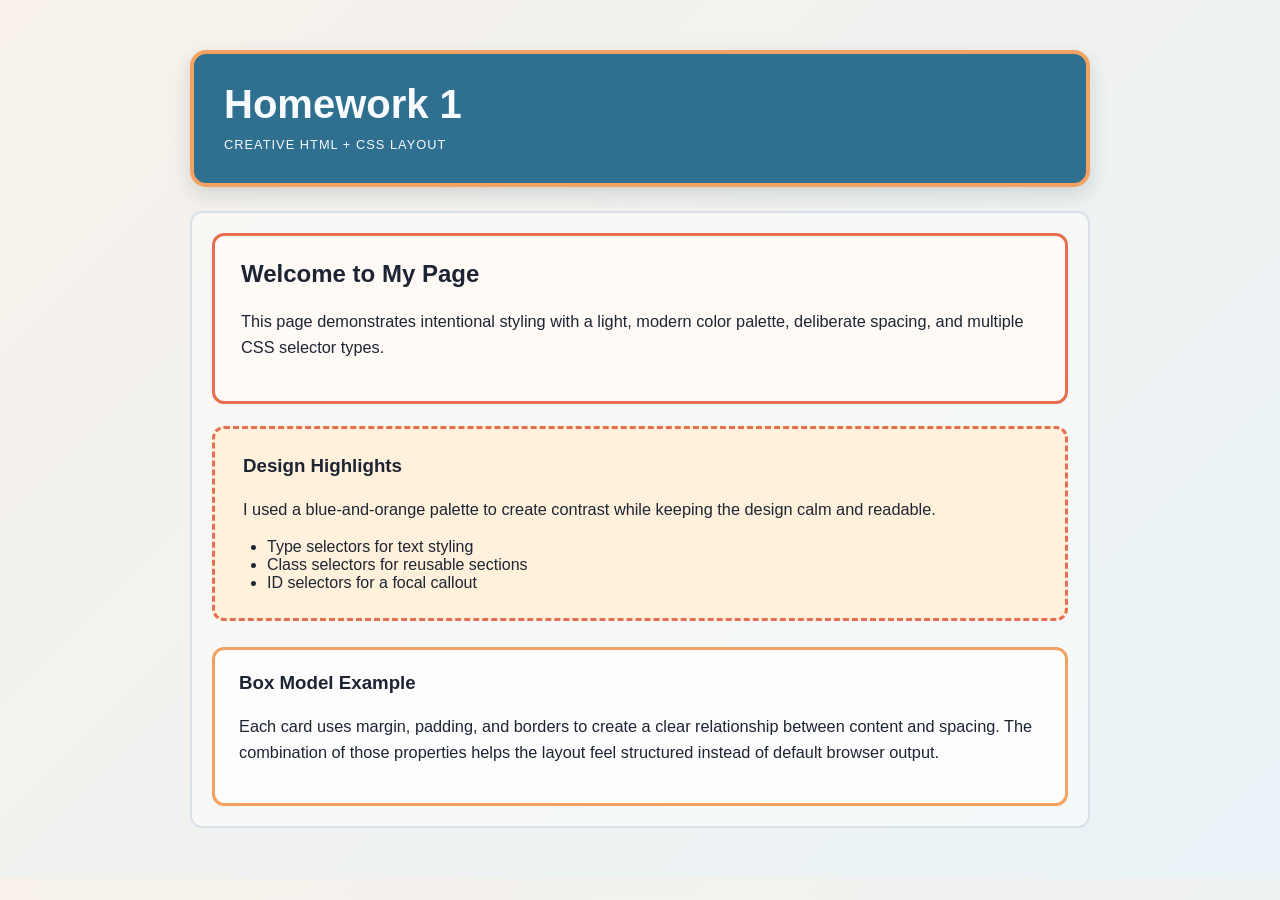
==== index.html @ a5329aef "Add Homework 1 HTML page with linked stylesheet and intentional CSS styling." ====
<!DOCTYPE html>
<html lang="en">
  <head>
    <meta charset="UTF-8" />
    <meta name="viewport" content="width=device-width, initial-scale=1.0" />
    <title>Homework 1</title>
    <link rel="stylesheet" href="styles.css" />
  </head>
  <body>
    <div class="page-shell">
      <header class="topbar">
        <h1>Homework 1</h1>
        <p>Creative HTML + CSS Layout</p>
      </header>

      <main class="content">
        <section class="intro">
          <h2>Welcome to My Page</h2>
          <p>
            This page demonstrates intentional styling with a light, modern color palette,
            deliberate spacing, and multiple CSS selector types.
          </p>
        </section>

        <article id="highlight-card" class="feature-card">
          <h3>Design Highlights</h3>
          <p>
            I used a blue-and-orange palette to create contrast while keeping the design calm and readable.
          </p>
          <ul>
            <li>Type selectors for text styling</li>
            <li>Class selectors for reusable sections</li>
            <li>ID selectors for a focal callout</li>
          </ul>
        </article>

        <section class="panel">
          <h3>Box Model Example</h3>
          <p>
            Each card uses margin, padding, and borders to create a clear relationship between content and spacing.
            The combination of those properties helps the layout feel structured instead of default browser output.
          </p>
        </section>
      </main>
    </div>
  </body>
</html>
---- styles.css ----
body {
  margin: 0;
  font-family: Arial, Helvetica, sans-serif;
  background: linear-gradient(135deg, #f7f1ea 0%, #e9f3f7 100%);
  color: #1d2433;
}

p {
  line-height: 1.6;
  font-size: 1.02rem;
}

.page-shell {
  width: min(900px, 90%);
  margin: 40px auto;
  padding: 10px;
}

.topbar {
  background: #2f6f8f;
  color: #f8fbff;
  padding: 28px 30px;
  border: 4px solid #f4a261;
  border-radius: 16px;
  margin-bottom: 24px;
  box-shadow: 0 8px 20px rgba(21, 46, 61, 0.15);
}

.topbar h1 {
  margin: 0 0 8px;
  font-size: 2.5rem;
}

.topbar p {
  margin: 0;
  letter-spacing: 0.08em;
  text-transform: uppercase;
  font-size: 0.8rem;
}

.content {
  background: rgba(255, 255, 255, 0.5);
  padding: 20px;
  border: 2px solid #d9dfe8;
  border-radius: 12px;
}

.intro,
.panel,
.feature-card {
  border-radius: 12px;
}

.intro {
  background: #fffaf6;
  border: 3px solid #e76f51;
  padding: 24px 26px;
  margin-bottom: 22px;
}

.intro h2,
.feature-card h3,
.panel h3 {
  margin-top: 0;
  color: #1d2433;
}

.feature-card {
  background: #edf7fb;
  border: 3px solid #2f6f8f;
  padding: 24px 26px;
  margin: 18px 0;
}

#highlight-card {
  background: #fff1dc;
  border: 3px dashed #e76f51;
  padding: 26px 28px;
  margin: 18px 0 26px;
}

.feature-card ul {
  margin: 12px 0 0;
  padding-left: 24px;
}

.panel {
  background: #fdfdfd;
  border: 3px solid #f4a261;
  padding: 22px 24px;
  margin-top: 16px;
}
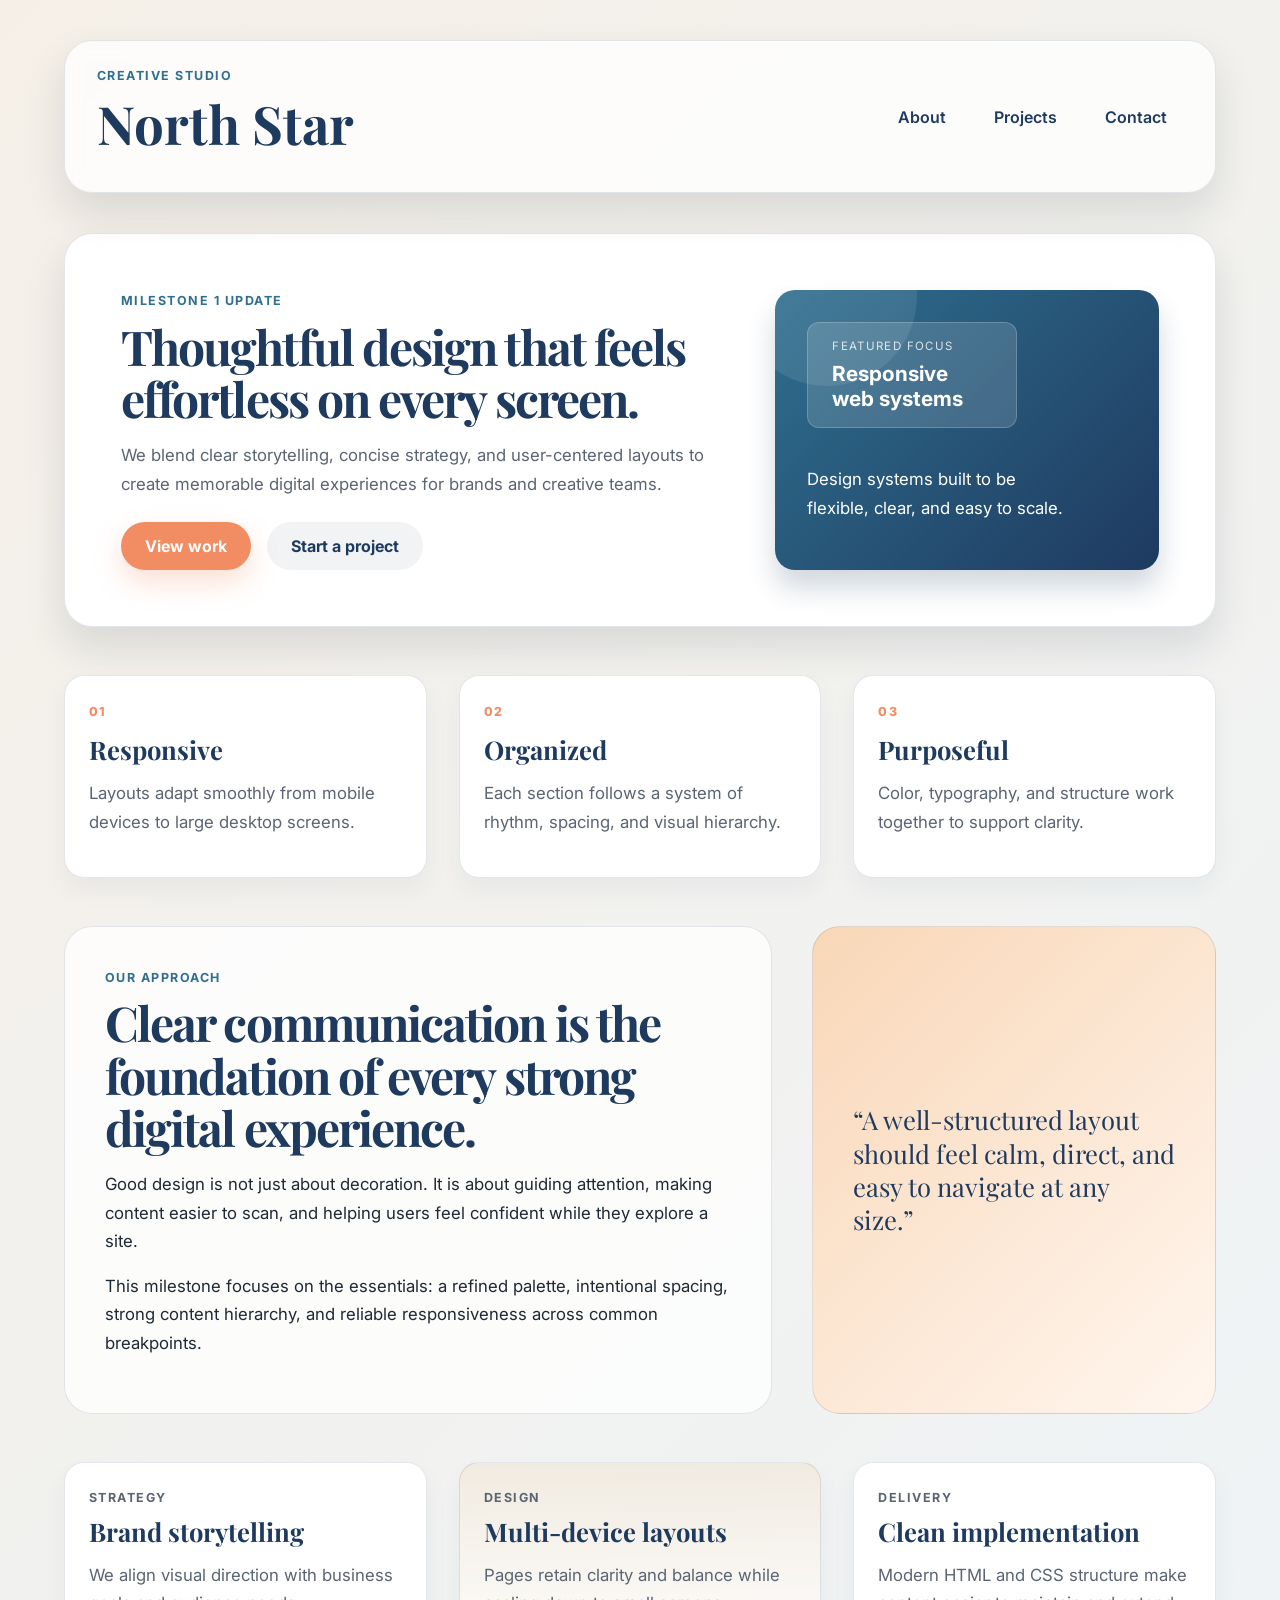
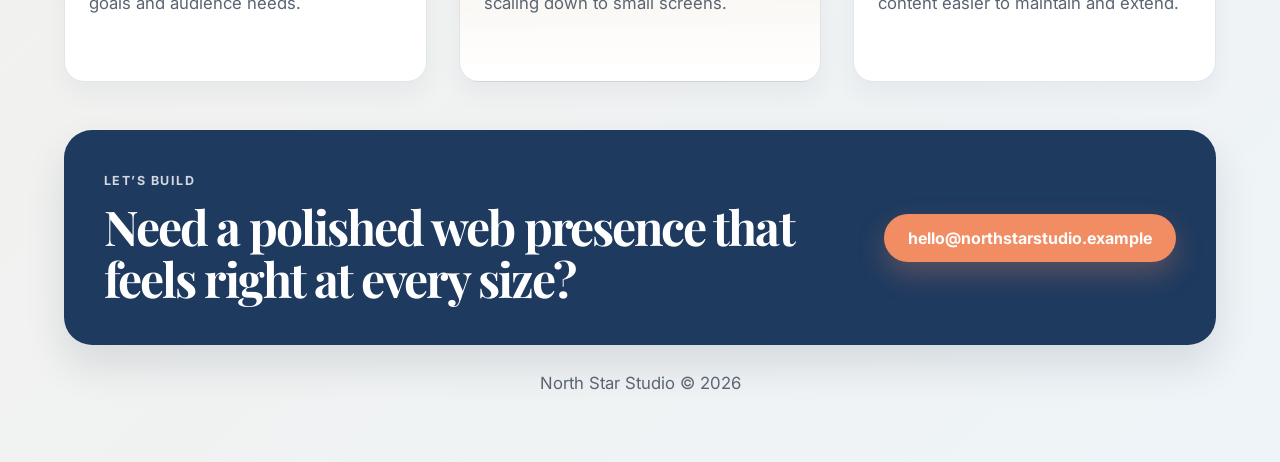
==== commit 8668fba3: "Add responsive milestone landing page styling with Google Fonts and structured sections." ====
--- a/index.html
+++ b/index.html
@@ -3,45 +3,139 @@
   <head>
     <meta charset="UTF-8" />
     <meta name="viewport" content="width=device-width, initial-scale=1.0" />
-    <title>Homework 1</title>
+    <title>North Star Studio</title>
+    <meta
+      name="description"
+      content="A responsive milestone portfolio landing page styled with a warm color palette and strong layout structure."
+    />
+    <link rel="preconnect" href="https://fonts.googleapis.com" />
+    <link rel="preconnect" href="https://fonts.gstatic.com" crossorigin />
+    <link
+      href="https://fonts.googleapis.com/css2?family=Inter:wght@400;500;600;700;800&family=Playfair+Display:wght@600;700&display=swap"
+      rel="stylesheet"
+    />
     <link rel="stylesheet" href="styles.css" />
   </head>
   <body>
     <div class="page-shell">
-      <header class="topbar">
-        <h1>Homework 1</h1>
-        <p>Creative HTML + CSS Layout</p>
+      <header class="site-header">
+        <div class="brand-wrap">
+          <p class="eyebrow">Creative Studio</p>
+          <h1>North Star</h1>
+        </div>
+
+        <nav class="site-nav" aria-label="Main navigation">
+          <ul>
+            <li><a href="#about">About</a></li>
+            <li><a href="#projects">Projects</a></li>
+            <li><a href="#contact">Contact</a></li>
+          </ul>
+        </nav>
       </header>
 
-      <main class="content">
-        <section class="intro">
-          <h2>Welcome to My Page</h2>
-          <p>
-            This page demonstrates intentional styling with a light, modern color palette,
-            deliberate spacing, and multiple CSS selector types.
-          </p>
+      <main class="page-content">
+        <section class="hero">
+          <div class="hero-copy">
+            <p class="eyebrow">Milestone 1 update</p>
+            <h2>Thoughtful design that feels effortless on every screen.</h2>
+            <p>
+              We blend clear storytelling, concise strategy, and user-centered layouts
+              to create memorable digital experiences for brands and creative teams.
+            </p>
+
+            <div class="hero-actions">
+              <a class="button primary" href="#projects">View work</a>
+              <a class="button secondary" href="#contact">Start a project</a>
+            </div>
+          </div>
+
+          <div class="hero-panel" id="spotlight">
+            <div class="mini-card">
+              <span>Featured Focus</span>
+              <strong>Responsive web systems</strong>
+            </div>
+            <div class="mini-details">
+              <p>Design systems built to be flexible, clear, and easy to scale.</p>
+            </div>
+          </div>
         </section>
 
-        <article id="highlight-card" class="feature-card">
-          <h3>Design Highlights</h3>
-          <p>
-            I used a blue-and-orange palette to create contrast while keeping the design calm and readable.
-          </p>
-          <ul>
-            <li>Type selectors for text styling</li>
-            <li>Class selectors for reusable sections</li>
-            <li>ID selectors for a focal callout</li>
-          </ul>
-        </article>
+        <section class="metrics-grid" aria-label="Studio metrics">
+          <article class="metric">
+            <span class="metric-number">01</span>
+            <h3>Responsive</h3>
+            <p>Layouts adapt smoothly from mobile devices to large desktop screens.</p>
+          </article>
 
-        <section class="panel">
-          <h3>Box Model Example</h3>
-          <p>
-            Each card uses margin, padding, and borders to create a clear relationship between content and spacing.
-            The combination of those properties helps the layout feel structured instead of default browser output.
-          </p>
+          <article class="metric">
+            <span class="metric-number">02</span>
+            <h3>Organized</h3>
+            <p>Each section follows a system of rhythm, spacing, and visual hierarchy.</p>
+          </article>
+
+          <article class="metric">
+            <span class="metric-number">03</span>
+            <h3>Purposeful</h3>
+            <p>Color, typography, and structure work together to support clarity.</p>
+          </article>
+        </section>
+
+        <section class="feature-layout" id="about">
+          <div class="feature-copy">
+            <p class="eyebrow">Our approach</p>
+            <h2>Clear communication is the foundation of every strong digital experience.</h2>
+            <p>
+              Good design is not just about decoration. It is about guiding attention,
+              making content easier to scan, and helping users feel confident while they
+              explore a site.
+            </p>
+            <p>
+              This milestone focuses on the essentials: a refined palette, intentional
+              spacing, strong content hierarchy, and reliable responsiveness across common
+              breakpoints.
+            </p>
+          </div>
+
+          <aside class="feature-quote">
+            <p>
+              “A well-structured layout should feel calm, direct, and easy to navigate at
+              any size.”
+            </p>
+          </aside>
+        </section>
+
+        <section class="project-grid" id="projects">
+          <article class="project-card">
+            <p class="eyebrow">Strategy</p>
+            <h3>Brand storytelling</h3>
+            <p>We align visual direction with business goals and audience needs.</p>
+          </article>
+
+          <article class="project-card accent-card">
+            <p class="eyebrow">Design</p>
+            <h3>Multi-device layouts</h3>
+            <p>Pages retain clarity and balance while scaling down to small screens.</p>
+          </article>
+
+          <article class="project-card">
+            <p class="eyebrow">Delivery</p>
+            <h3>Clean implementation</h3>
+            <p>Modern HTML and CSS structure make content easier to maintain and extend.</p>
+          </article>
+        </section>
+
+        <section class="contact-banner" id="contact">
+          <div>
+            <p class="eyebrow">Let’s build</p>
+            <h2>Need a polished web presence that feels right at every size?</h2>
+          </div>
+          <a class="button primary" href="mailto:hello@northstarstudio.example">hello@northstarstudio.example</a>
         </section>
       </main>
+
+      <footer class="site-footer">
+        <p>North Star Studio © 2026</p>
+      </footer>
     </div>
   </body>
 </html>
--- a/styles.css
+++ b/styles.css
@@ -1,92 +1,443 @@
+:root {
+  --bg: #f5efe7;
+  --bg-alt: #eef4f8;
+  --surface: #ffffff;
+  --surface-soft: #fffaf6;
+  --primary: #1e3a5f;
+  --secondary: #2f6f8f;
+  --accent: #f28c62;
+  --accent-soft: #f9d7b7;
+  --highlight: #f5c96a;
+  --text: #1f2933;
+  --muted: #5b6472;
+  --border: rgba(30, 58, 95, 0.12);
+  --shadow: 0 20px 40px rgba(25, 41, 58, 0.12);
+  --space-1: 8px;
+  --space-2: 16px;
+  --space-3: 24px;
+  --space-4: 32px;
+  --space-5: 40px;
+  --space-6: 48px;
+  --space-7: 56px;
+  --space-8: 64px;
+  --radius-sm: 12px;
+  --radius-md: 20px;
+  --radius-lg: 28px;
+}
+
+* {
+  box-sizing: border-box;
+}
+
+html {
+  scroll-behavior: smooth;
+}
+
 body {
   margin: 0;
-  font-family: Arial, Helvetica, sans-serif;
-  background: linear-gradient(135deg, #f7f1ea 0%, #e9f3f7 100%);
-  color: #1d2433;
+  font-family: "Inter", Arial, sans-serif;
+  background: linear-gradient(135deg, var(--bg) 0%, var(--bg-alt) 100%);
+  color: var(--text);
+}
+
+img {
+  max-width: 100%;
+  display: block;
 }
 
 p {
-  line-height: 1.6;
-  font-size: 1.02rem;
+  margin: 0 0 var(--space-2);
+  line-height: 1.7;
+  font-size: 1.05rem;
+}
+
+h1,
+h2,
+h3,
+.site-header .brand-wrap h1 {
+  margin: 0 0 var(--space-2);
+  font-family: "Playfair Display", Georgia, serif;
+  line-height: 1.1;
+  color: var(--primary);
+}
+
+h1 {
+  font-size: clamp(2.4rem, 5vw, 3.3rem);
+}
+
+h2 {
+  font-size: clamp(2rem, 4vw, 3rem);
+  letter-spacing: -0.04em;
+}
+
+h3 {
+  font-size: clamp(1.3rem, 2vw, 1.8rem);
+}
+
+a {
+  color: inherit;
+  text-decoration: none;
 }
 
 .page-shell {
-  width: min(900px, 90%);
-  margin: 40px auto;
-  padding: 10px;
-}
-
-.topbar {
-  background: #2f6f8f;
-  color: #f8fbff;
-  padding: 28px 30px;
-  border: 4px solid #f4a261;
-  border-radius: 16px;
-  margin-bottom: 24px;
-  box-shadow: 0 8px 20px rgba(21, 46, 61, 0.15);
-}
-
-.topbar h1 {
-  margin: 0 0 8px;
-  font-size: 2.5rem;
-}
-
-.topbar p {
+  max-width: 1200px;
+  margin: 0 auto;
+  padding: var(--space-4) var(--space-3) var(--space-6);
+}
+
+.site-header {
+  display: flex;
+  align-items: center;
+  justify-content: space-between;
+  gap: var(--space-3);
+  background: rgba(255, 255, 255, 0.76);
+  border: 1px solid var(--border);
+  box-shadow: var(--shadow);
+  border-radius: var(--radius-lg);
+  padding: var(--space-3) var(--space-4);
+  backdrop-filter: blur(8px);
+}
+
+.brand-wrap {
+  display: flex;
+  flex-direction: column;
+  gap: 0;
+}
+
+.eyebrow {
+  margin: 0 0 var(--space-1);
+  font-size: 0.78rem;
+  letter-spacing: 0.12em;
+  text-transform: uppercase;
+  color: var(--secondary);
+  font-weight: 700;
+}
+
+.site-nav ul {
+  display: flex;
+  align-items: center;
+  gap: var(--space-2);
+  flex-wrap: wrap;
+  list-style: none;
   margin: 0;
-  letter-spacing: 0.08em;
+  padding: 0;
+}
+
+.site-nav a {
+  display: inline-block;
+  padding: var(--space-1) var(--space-2);
+  border-radius: 999px;
+  font-weight: 600;
+  color: var(--primary);
+  transition: background-color 0.2s ease, transform 0.2s ease;
+}
+
+.site-nav a:hover,
+.site-nav a:focus-visible {
+  background: rgba(47, 111, 143, 0.1);
+  transform: translateY(-1px);
+}
+
+.page-content {
+  display: flex;
+  flex-direction: column;
+  gap: var(--space-6);
+  margin-top: var(--space-5);
+}
+
+.hero {
+  display: grid;
+  grid-template-columns: 1.6fr 1fr;
+  gap: var(--space-5);
+  align-items: center;
+  background: var(--surface);
+  border: 1px solid var(--border);
+  border-radius: var(--radius-lg);
+  box-shadow: var(--shadow);
+  padding: clamp(var(--space-4), 5vw, var(--space-7));
+}
+
+.hero-copy {
+  max-width: 620px;
+}
+
+.hero-copy p:last-of-type {
+  max-width: 56ch;
+  color: var(--muted);
+}
+
+.hero-actions {
+  display: flex;
+  flex-wrap: wrap;
+  gap: var(--space-2);
+  margin-top: var(--space-3);
+}
+
+.button {
+  display: inline-flex;
+  align-items: center;
+  justify-content: center;
+  min-height: 48px;
+  padding: 0 var(--space-3);
+  border-radius: 999px;
+  font-weight: 700;
+  transition: transform 0.2s ease, box-shadow 0.2s ease;
+}
+
+.button:hover,
+.button:focus-visible {
+  transform: translateY(-2px);
+}
+
+.button.primary {
+  background: var(--accent);
+  color: #fff;
+  box-shadow: 0 12px 28px rgba(242, 140, 98, 0.28);
+}
+
+.button.secondary {
+  background: rgba(30, 58, 95, 0.06);
+  color: var(--primary);
+}
+
+.hero-panel {
+  background: linear-gradient(135deg, var(--secondary) 0%, var(--primary) 100%);
+  border-radius: var(--radius-md);
+  padding: var(--space-4);
+  min-height: 280px;
+  display: flex;
+  flex-direction: column;
+  justify-content: space-between;
+  color: #fff;
+  box-shadow: 0 18px 28px rgba(30, 58, 95, 0.2);
+}
+
+#spotlight {
+  position: relative;
+  overflow: hidden;
+}
+
+#spotlight::before {
+  content: "";
+  position: absolute;
+  inset: -30% auto auto -10%;
+  width: 180px;
+  height: 180px;
+  border-radius: 50%;
+  background: rgba(255, 255, 255, 0.09);
+}
+
+.mini-card,
+.mini-details {
+  position: relative;
+  z-index: 1;
+}
+
+.mini-card {
+  display: inline-flex;
+  flex-direction: column;
+  gap: var(--space-1);
+  background: rgba(255, 255, 255, 0.14);
+  border: 1px solid rgba(255, 255, 255, 0.2);
+  padding: var(--space-2) var(--space-3);
+  border-radius: var(--radius-sm);
+  max-width: 210px;
+}
+
+.mini-card span {
+  font-size: 0.72rem;
+  letter-spacing: 0.12em;
   text-transform: uppercase;
-  font-size: 0.8rem;
-}
-
-.content {
-  background: rgba(255, 255, 255, 0.5);
-  padding: 20px;
-  border: 2px solid #d9dfe8;
-  border-radius: 12px;
-}
-
-.intro,
-.panel,
-.feature-card {
-  border-radius: 12px;
-}
-
-.intro {
-  background: #fffaf6;
-  border: 3px solid #e76f51;
-  padding: 24px 26px;
-  margin-bottom: 22px;
-}
-
-.intro h2,
-.feature-card h3,
-.panel h3 {
-  margin-top: 0;
-  color: #1d2433;
-}
-
-.feature-card {
-  background: #edf7fb;
-  border: 3px solid #2f6f8f;
-  padding: 24px 26px;
-  margin: 18px 0;
-}
-
-#highlight-card {
-  background: #fff1dc;
-  border: 3px dashed #e76f51;
-  padding: 26px 28px;
-  margin: 18px 0 26px;
-}
-
-.feature-card ul {
-  margin: 12px 0 0;
-  padding-left: 24px;
-}
-
-.panel {
-  background: #fdfdfd;
-  border: 3px solid #f4a261;
-  padding: 22px 24px;
-  margin-top: 16px;
-}
+  opacity: 0.8;
+}
+
+.mini-card strong {
+  font-size: 1.3rem;
+}
+
+.mini-details {
+  max-width: 260px;
+  font-size: 1rem;
+}
+
+.metrics-grid,
+.project-grid {
+  display: grid;
+  gap: var(--space-4);
+}
+
+.metrics-grid {
+  grid-template-columns: repeat(3, minmax(0, 1fr));
+}
+
+.metric,
+.project-card {
+  background: var(--surface);
+  border: 1px solid var(--border);
+  border-radius: var(--radius-md);
+  padding: var(--space-3);
+  box-shadow: 0 12px 24px rgba(30, 58, 95, 0.05);
+}
+
+.metric-number {
+  display: inline-block;
+  font-size: 0.78rem;
+  letter-spacing: 0.12em;
+  text-transform: uppercase;
+  font-weight: 800;
+  color: var(--accent);
+  margin-bottom: var(--space-2);
+}
+
+.metric p,
+.project-card p {
+  color: var(--muted);
+}
+
+.feature-layout {
+  display: grid;
+  grid-template-columns: 1.4fr 0.8fr;
+  gap: var(--space-5);
+  align-items: stretch;
+}
+
+.feature-copy,
+.feature-quote {
+  background: var(--surface-soft);
+  border: 1px solid var(--border);
+  border-radius: var(--radius-lg);
+  padding: clamp(var(--space-3), 4vw, var(--space-5));
+}
+
+.feature-copy {
+  background: rgba(255, 255, 255, 0.74);
+}
+
+.feature-quote {
+  display: flex;
+  align-items: center;
+  justify-content: center;
+  background: linear-gradient(135deg, var(--accent-soft) 0%, #fff6ef 100%);
+}
+
+.feature-quote p {
+  margin: 0;
+  font-size: clamp(1.2rem, 2vw, 1.7rem);
+  color: var(--primary);
+  font-family: "Playfair Display", Georgia, serif;
+  line-height: 1.3;
+}
+
+.project-grid {
+  grid-template-columns: repeat(3, minmax(0, 1fr));
+}
+
+.project-card {
+  min-height: 220px;
+}
+
+.accent-card {
+  background: linear-gradient(180deg, rgba(244, 185, 105, 0.12) 0%, rgba(255, 255, 255, 1) 100%);
+}
+
+.contact-banner {
+  display: flex;
+  justify-content: space-between;
+  align-items: center;
+  gap: var(--space-3);
+  background: var(--primary);
+  color: #fff;
+  border-radius: var(--radius-lg);
+  padding: clamp(var(--space-3), 4vw, var(--space-5));
+  box-shadow: var(--shadow);
+}
+
+.contact-banner .eyebrow {
+  color: rgba(255, 255, 255, 0.8);
+}
+
+.contact-banner h2 {
+  color: #fff;
+  margin-bottom: 0;
+}
+
+.site-footer {
+  padding: var(--space-3) 0 0;
+  text-align: center;
+  color: var(--muted);
+}
+
+@media (max-width: 767px) {
+  .page-shell {
+    padding: 16px 16px 32px;
+  }
+
+  .site-header,
+  .hero,
+  .feature-layout,
+  .contact-banner {
+    display: grid;
+    grid-template-columns: 1fr;
+  }
+
+  .site-header {
+    align-items: flex-start;
+    padding: var(--space-3);
+  }
+
+  .site-nav ul {
+    flex-direction: column;
+    align-items: flex-start;
+  }
+
+  .hero,
+  .feature-layout,
+  .project-grid,
+  .metrics-grid {
+    gap: var(--space-3);
+  }
+
+  .metrics-grid,
+  .project-grid {
+    grid-template-columns: 1fr;
+  }
+
+  .contact-banner {
+    padding: var(--space-3);
+  }
+}
+
+@media (min-width: 768px) and (max-width: 1199px) {
+  .hero {
+    grid-template-columns: 1fr;
+  }
+
+  .metrics-grid {
+    grid-template-columns: repeat(2, minmax(0, 1fr));
+  }
+
+  .feature-layout {
+    grid-template-columns: 1fr;
+  }
+
+  .project-grid {
+    grid-template-columns: repeat(2, minmax(0, 1fr));
+  }
+}
+
+@media (min-width: 1200px) {
+  .page-shell {
+    padding-top: var(--space-5);
+  }
+}
+
+@media (prefers-reduced-motion: reduce) {
+  html {
+    scroll-behavior: auto;
+  }
+
+  a,
+  .button {
+    transition: none;
+  }
+}
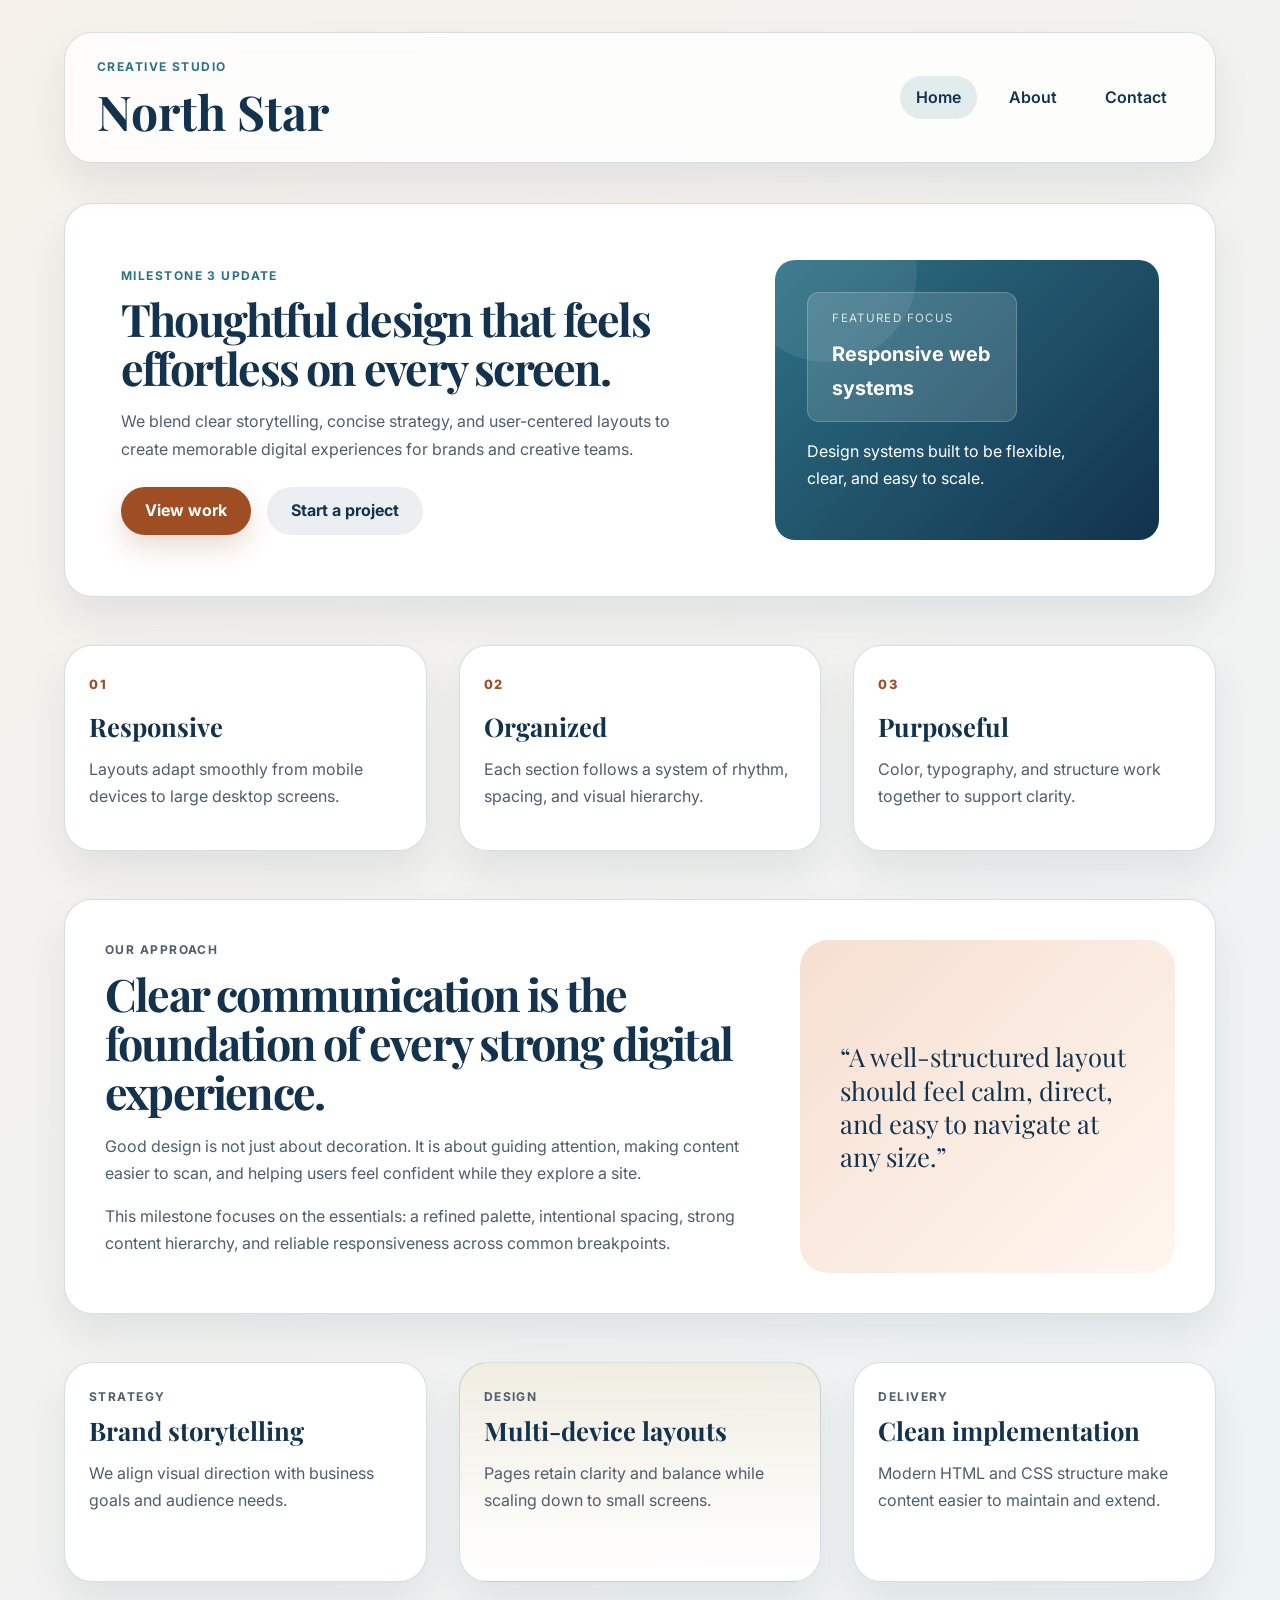
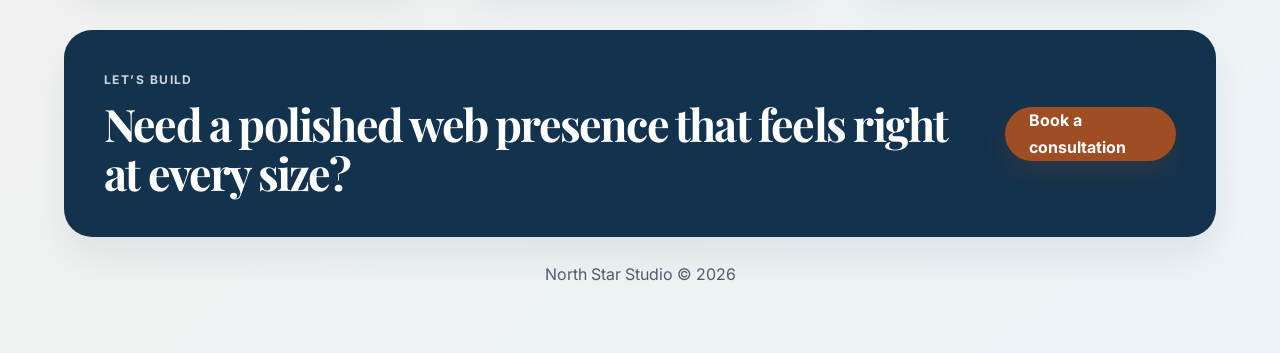
==== commit 564da857: "Improve the portfolio to satisfy the accessibility and visual design milestone requirements." ====
--- a/index.html
+++ b/index.html
@@ -3,11 +3,11 @@
   <head>
     <meta charset="UTF-8" />
     <meta name="viewport" content="width=device-width, initial-scale=1.0" />
-    <title>North Star Studio</title>
     <meta
       name="description"
-      content="A responsive milestone portfolio landing page styled with a warm color palette and strong layout structure."
+      content="North Star Studio creates thoughtful, user-friendly digital experiences with strong visual storytelling and responsive design."
     />
+    <title>North Star Studio | Home</title>
     <link rel="preconnect" href="https://fonts.googleapis.com" />
     <link rel="preconnect" href="https://fonts.gstatic.com" crossorigin />
     <link
@@ -17,39 +17,43 @@
     <link rel="stylesheet" href="styles.css" />
   </head>
   <body>
+    <a class="skip-link" href="#main-content">Skip to main content</a>
+
     <div class="page-shell">
       <header class="site-header">
         <div class="brand-wrap">
           <p class="eyebrow">Creative Studio</p>
-          <h1>North Star</h1>
+          <a href="index.html" class="brand-link" aria-label="North Star home page">
+            <h1>North Star</h1>
+          </a>
         </div>
 
         <nav class="site-nav" aria-label="Main navigation">
           <ul>
-            <li><a href="#about">About</a></li>
-            <li><a href="#projects">Projects</a></li>
-            <li><a href="#contact">Contact</a></li>
+            <li><a href="index.html" aria-current="page">Home</a></li>
+            <li><a href="about.html">About</a></li>
+            <li><a href="contact.html">Contact</a></li>
           </ul>
         </nav>
       </header>
 
-      <main class="page-content">
-        <section class="hero">
+      <main id="main-content" class="page-content">
+        <section class="hero" aria-labelledby="hero-title">
           <div class="hero-copy">
-            <p class="eyebrow">Milestone 1 update</p>
-            <h2>Thoughtful design that feels effortless on every screen.</h2>
+            <p class="eyebrow">Milestone 3 update</p>
+            <h2 id="hero-title">Thoughtful design that feels effortless on every screen.</h2>
             <p>
-              We blend clear storytelling, concise strategy, and user-centered layouts
-              to create memorable digital experiences for brands and creative teams.
+              We blend clear storytelling, concise strategy, and user-centered layouts to
+              create memorable digital experiences for brands and creative teams.
             </p>
 
             <div class="hero-actions">
               <a class="button primary" href="#projects">View work</a>
-              <a class="button secondary" href="#contact">Start a project</a>
+              <a class="button secondary" href="contact.html">Start a project</a>
             </div>
           </div>
 
-          <div class="hero-panel" id="spotlight">
+          <div class="hero-panel" id="spotlight" aria-label="Featured project summary">
             <div class="mini-card">
               <span>Featured Focus</span>
               <strong>Responsive web systems</strong>
@@ -80,10 +84,10 @@
           </article>
         </section>
 
-        <section class="feature-layout" id="about">
+        <section class="feature-layout" id="about" aria-labelledby="about-title">
           <div class="feature-copy">
             <p class="eyebrow">Our approach</p>
-            <h2>Clear communication is the foundation of every strong digital experience.</h2>
+            <h2 id="about-title">Clear communication is the foundation of every strong digital experience.</h2>
             <p>
               Good design is not just about decoration. It is about guiding attention,
               making content easier to scan, and helping users feel confident while they
@@ -96,7 +100,7 @@
             </p>
           </div>
 
-          <aside class="feature-quote">
+          <aside class="feature-quote" aria-label="Design quote">
             <p>
               “A well-structured layout should feel calm, direct, and easy to navigate at
               any size.”
@@ -104,7 +108,9 @@
           </aside>
         </section>
 
-        <section class="project-grid" id="projects">
+        <section class="project-grid" id="projects" aria-labelledby="projects-title">
+          <h2 id="projects-title" class="sr-only">Featured projects</h2>
+
           <article class="project-card">
             <p class="eyebrow">Strategy</p>
             <h3>Brand storytelling</h3>
@@ -124,12 +130,12 @@
           </article>
         </section>
 
-        <section class="contact-banner" id="contact">
+        <section class="contact-banner" id="contact" aria-labelledby="contact-title">
           <div>
             <p class="eyebrow">Let’s build</p>
-            <h2>Need a polished web presence that feels right at every size?</h2>
+            <h2 id="contact-title">Need a polished web presence that feels right at every size?</h2>
           </div>
-          <a class="button primary" href="mailto:hello@northstarstudio.example">hello@northstarstudio.example</a>
+          <a class="button primary" href="contact.html">Book a consultation</a>
         </section>
       </main>
 
--- a/styles.css
+++ b/styles.css
@@ -1,17 +1,26 @@
 :root {
-  --bg: #f5efe7;
-  --bg-alt: #eef4f8;
+  --bg: #f6f1eb;
+  --bg-alt: #edf4f7;
   --surface: #ffffff;
-  --surface-soft: #fffaf6;
-  --primary: #1e3a5f;
-  --secondary: #2f6f8f;
-  --accent: #f28c62;
-  --accent-soft: #f9d7b7;
-  --highlight: #f5c96a;
-  --text: #1f2933;
-  --muted: #5b6472;
-  --border: rgba(30, 58, 95, 0.12);
-  --shadow: 0 20px 40px rgba(25, 41, 58, 0.12);
+  --surface-soft: #fffaf5;
+  --primary: #12324d;
+  --primary-strong: #0d243d;
+  --secondary: #2d7286;
+  --secondary-soft: #dfeef2;
+  --accent: #9f4d23;
+  --accent-soft: #f6dfd1;
+  --highlight: #f0c56d;
+  --text: #1e2d3d;
+  --muted: #4f5d6d;
+  --muted-strong: #323f4d;
+  --border: rgba(18, 50, 77, 0.16);
+  --focus: #0b6ed5;
+  --success: #0f5b4d;
+  --error: #a52b2b;
+  --shadow: 0 20px 40px rgba(17, 34, 45, 0.08);
+  --radius-sm: 12px;
+  --radius-md: 20px;
+  --radius-lg: 28px;
   --space-1: 8px;
   --space-2: 16px;
   --space-3: 24px;
@@ -20,9 +29,6 @@
   --space-6: 48px;
   --space-7: 56px;
   --space-8: 64px;
-  --radius-sm: 12px;
-  --radius-md: 20px;
-  --radius-lg: 28px;
 }
 
 * {
@@ -38,6 +44,7 @@
   font-family: "Inter", Arial, sans-serif;
   background: linear-gradient(135deg, var(--bg) 0%, var(--bg-alt) 100%);
   color: var(--text);
+  line-height: 1.7;
 }
 
 img {
@@ -47,36 +54,76 @@
 
 p {
   margin: 0 0 var(--space-2);
+  font-size: 1rem;
   line-height: 1.7;
-  font-size: 1.05rem;
 }
 
 h1,
 h2,
 h3,
-.site-header .brand-wrap h1 {
+.brand-link h1 {
   margin: 0 0 var(--space-2);
+  line-height: 1.1;
+  color: var(--primary);
   font-family: "Playfair Display", Georgia, serif;
-  line-height: 1.1;
-  color: var(--primary);
 }
 
 h1 {
-  font-size: clamp(2.4rem, 5vw, 3.3rem);
+  font-size: clamp(2.1rem, 5vw, 3rem);
 }
 
 h2 {
-  font-size: clamp(2rem, 4vw, 3rem);
+  font-size: clamp(1.9rem, 5vw, 2.8rem);
   letter-spacing: -0.04em;
 }
 
 h3 {
-  font-size: clamp(1.3rem, 2vw, 1.8rem);
+  font-size: clamp(1.2rem, 2vw, 1.75rem);
 }
 
 a {
   color: inherit;
   text-decoration: none;
+}
+
+button,
+input,
+select,
+textarea {
+  font: inherit;
+}
+
+button,
+input,
+select,
+textarea,
+a {
+  transition: outline-color 0.2s ease, box-shadow 0.2s ease, transform 0.2s ease;
+}
+
+button:focus-visible,
+input:focus-visible,
+select:focus-visible,
+textarea:focus-visible,
+a:focus-visible {
+  outline: 3px solid var(--focus);
+  outline-offset: 3px;
+}
+
+.skip-link {
+  position: absolute;
+  left: -9999px;
+  top: auto;
+}
+
+.skip-link:focus {
+  left: var(--space-3);
+  top: var(--space-3);
+  z-index: 50;
+  background: var(--primary);
+  color: #fff;
+  padding: var(--space-2) var(--space-3);
+  border-radius: var(--radius-sm);
 }
 
 .page-shell {
@@ -90,10 +137,10 @@
   align-items: center;
   justify-content: space-between;
   gap: var(--space-3);
-  background: rgba(255, 255, 255, 0.76);
+  background: rgba(255, 255, 255, 0.8);
   border: 1px solid var(--border);
+  border-radius: var(--radius-lg);
   box-shadow: var(--shadow);
-  border-radius: var(--radius-lg);
   padding: var(--space-3) var(--space-4);
   backdrop-filter: blur(8px);
 }
@@ -102,25 +149,31 @@
   display: flex;
   flex-direction: column;
   gap: 0;
+  min-width: 0;
+}
+
+.brand-link h1 {
+  margin-bottom: 0;
 }
 
 .eyebrow {
   margin: 0 0 var(--space-1);
-  font-size: 0.78rem;
+  font-size: 0.75rem;
+  font-weight: 700;
   letter-spacing: 0.12em;
   text-transform: uppercase;
   color: var(--secondary);
-  font-weight: 700;
 }
 
 .site-nav ul {
   display: flex;
   align-items: center;
+  justify-content: flex-end;
   gap: var(--space-2);
   flex-wrap: wrap;
   list-style: none;
+  padding: 0;
   margin: 0;
-  padding: 0;
 }
 
 .site-nav a {
@@ -129,13 +182,12 @@
   border-radius: 999px;
   font-weight: 600;
   color: var(--primary);
-  transition: background-color 0.2s ease, transform 0.2s ease;
 }
 
 .site-nav a:hover,
-.site-nav a:focus-visible {
-  background: rgba(47, 111, 143, 0.1);
-  transform: translateY(-1px);
+.site-nav a:focus-visible,
+.site-nav a[aria-current="page"] {
+  background: rgba(45, 114, 134, 0.12);
 }
 
 .page-content {
@@ -143,6 +195,22 @@
   flex-direction: column;
   gap: var(--space-6);
   margin-top: var(--space-5);
+}
+
+.hero,
+.page-intro,
+.contact-layout,
+.feature-layout,
+.contact-card,
+.feature-copy,
+.value-card,
+.metric,
+.project-card,
+.design-principles {
+  background: var(--surface);
+  border: 1px solid var(--border);
+  border-radius: var(--radius-lg);
+  box-shadow: var(--shadow);
 }
 
 .hero {
@@ -150,10 +218,6 @@
   grid-template-columns: 1.6fr 1fr;
   gap: var(--space-5);
   align-items: center;
-  background: var(--surface);
-  border: 1px solid var(--border);
-  border-radius: var(--radius-lg);
-  box-shadow: var(--shadow);
   padding: clamp(var(--space-4), 5vw, var(--space-7));
 }
 
@@ -179,9 +243,10 @@
   justify-content: center;
   min-height: 48px;
   padding: 0 var(--space-3);
+  border: 0;
   border-radius: 999px;
   font-weight: 700;
-  transition: transform 0.2s ease, box-shadow 0.2s ease;
+  cursor: pointer;
 }
 
 .button:hover,
@@ -192,39 +257,35 @@
 .button.primary {
   background: var(--accent);
   color: #fff;
-  box-shadow: 0 12px 28px rgba(242, 140, 98, 0.28);
+  box-shadow: 0 12px 28px rgba(159, 77, 35, 0.2);
 }
 
 .button.secondary {
-  background: rgba(30, 58, 95, 0.06);
+  background: rgba(18, 50, 77, 0.08);
   color: var(--primary);
 }
 
 .hero-panel {
+  display: flex;
+  flex-direction: column;
+  justify-content: space-between;
+  min-height: 280px;
   background: linear-gradient(135deg, var(--secondary) 0%, var(--primary) 100%);
+  color: #fff;
   border-radius: var(--radius-md);
   padding: var(--space-4);
-  min-height: 280px;
-  display: flex;
-  flex-direction: column;
-  justify-content: space-between;
-  color: #fff;
-  box-shadow: 0 18px 28px rgba(30, 58, 95, 0.2);
-}
-
-#spotlight {
   position: relative;
   overflow: hidden;
 }
 
-#spotlight::before {
+.hero-panel::before {
   content: "";
   position: absolute;
-  inset: -30% auto auto -10%;
+  inset: -28% auto auto -10%;
   width: 180px;
   height: 180px;
   border-radius: 50%;
-  background: rgba(255, 255, 255, 0.09);
+  background: rgba(255, 255, 255, 0.08);
 }
 
 .mini-card,
@@ -239,8 +300,8 @@
   gap: var(--space-1);
   background: rgba(255, 255, 255, 0.14);
   border: 1px solid rgba(255, 255, 255, 0.2);
+  border-radius: var(--radius-sm);
   padding: var(--space-2) var(--space-3);
-  border-radius: var(--radius-sm);
   max-width: 210px;
 }
 
@@ -252,65 +313,66 @@
 }
 
 .mini-card strong {
-  font-size: 1.3rem;
+  font-size: 1.25rem;
 }
 
 .mini-details {
   max-width: 260px;
-  font-size: 1rem;
 }
 
 .metrics-grid,
-.project-grid {
+.project-grid,
+.values-grid {
   display: grid;
   gap: var(--space-4);
 }
 
-.metrics-grid {
+.metrics-grid,
+.values-grid {
   grid-template-columns: repeat(3, minmax(0, 1fr));
 }
 
 .metric,
+.value-card,
 .project-card {
-  background: var(--surface);
-  border: 1px solid var(--border);
-  border-radius: var(--radius-md);
   padding: var(--space-3);
-  box-shadow: 0 12px 24px rgba(30, 58, 95, 0.05);
+  min-width: 0;
 }
 
 .metric-number {
   display: inline-block;
-  font-size: 0.78rem;
-  letter-spacing: 0.12em;
+  margin-bottom: var(--space-2);
+  color: var(--accent);
+  font-size: 0.8rem;
+  font-weight: 800;
+  letter-spacing: 0.14em;
   text-transform: uppercase;
-  font-weight: 800;
-  color: var(--accent);
-  margin-bottom: var(--space-2);
 }
 
 .metric p,
-.project-card p {
+.value-card p,
+.project-card p,
+.page-intro p,
+.feature-copy p,
+.contact-details li,
+.contact-email-label {
   color: var(--muted);
 }
 
-.feature-layout {
+.feature-layout,
+.design-principles {
   display: grid;
   grid-template-columns: 1.4fr 0.8fr;
   gap: var(--space-5);
   align-items: stretch;
-}
-
-.feature-copy,
-.feature-quote {
-  background: var(--surface-soft);
-  border: 1px solid var(--border);
-  border-radius: var(--radius-lg);
   padding: clamp(var(--space-3), 4vw, var(--space-5));
 }
 
 .feature-copy {
-  background: rgba(255, 255, 255, 0.74);
+  padding: 0;
+  border: 0;
+  box-shadow: none;
+  background: transparent;
 }
 
 .feature-quote {
@@ -318,14 +380,16 @@
   align-items: center;
   justify-content: center;
   background: linear-gradient(135deg, var(--accent-soft) 0%, #fff6ef 100%);
+  border-radius: var(--radius-lg);
+  padding: clamp(var(--space-3), 4vw, var(--space-5));
 }
 
 .feature-quote p {
   margin: 0;
+  font-family: "Playfair Display", Georgia, serif;
   font-size: clamp(1.2rem, 2vw, 1.7rem);
-  color: var(--primary);
-  font-family: "Playfair Display", Georgia, serif;
   line-height: 1.3;
+  color: var(--primary);
 }
 
 .project-grid {
@@ -337,7 +401,11 @@
 }
 
 .accent-card {
-  background: linear-gradient(180deg, rgba(244, 185, 105, 0.12) 0%, rgba(255, 255, 255, 1) 100%);
+  background: linear-gradient(180deg, rgba(240, 197, 109, 0.12) 0%, rgba(255, 255, 255, 1) 100%);
+}
+
+.page-intro {
+  padding: clamp(var(--space-3), 4vw, var(--space-5));
 }
 
 .contact-banner {
@@ -361,49 +429,188 @@
   margin-bottom: 0;
 }
 
+.contact-layout {
+  display: grid;
+  grid-template-columns: minmax(0, 0.9fr) minmax(0, 1.1fr);
+  gap: var(--space-5);
+  padding: clamp(var(--space-3), 4vw, var(--space-5));
+}
+
+.contact-details {
+  display: flex;
+  flex-direction: column;
+  justify-content: center;
+}
+
+.check-list {
+  margin: 0 0 var(--space-3);
+  padding-left: 1.2rem;
+  color: var(--muted-strong);
+  display: grid;
+  gap: var(--space-1);
+}
+
+.contact-email-label {
+  margin-bottom: var(--space-1);
+  font-weight: 700;
+  color: var(--primary);
+}
+
+.contact-email {
+  color: var(--primary);
+  font-weight: 700;
+}
+
+.contact-card {
+  padding: clamp(var(--space-3), 2.5vw, var(--space-4));
+}
+
+.contact-form {
+  display: flex;
+  flex-direction: column;
+  gap: var(--space-3);
+}
+
+.contact-fieldset {
+  margin: 0;
+  padding: 0;
+  border: 0;
+}
+
+.contact-fieldset legend {
+  margin-bottom: var(--space-3);
+  font-weight: 700;
+  color: var(--primary);
+}
+
+.field {
+  display: flex;
+  flex-direction: column;
+  gap: var(--space-1);
+  margin-bottom: var(--space-3);
+}
+
+label {
+  color: var(--primary);
+  font-weight: 600;
+}
+
+input,
+select,
+textarea {
+  width: 100%;
+  border: 1px solid var(--border);
+  border-radius: var(--radius-sm);
+  background: var(--surface);
+  color: var(--text);
+  padding: 0.8rem 0.9rem;
+}
+
+input.is-error,
+select.is-error,
+textarea.is-error {
+  border-color: var(--error);
+  background: #fff9f9;
+}
+
+textarea {
+  resize: vertical;
+}
+
+.error-message {
+  min-height: 1.2em;
+  margin: 0;
+  color: var(--error);
+  font-size: 0.92rem;
+}
+
+.form-actions {
+  display: flex;
+  justify-content: flex-start;
+}
+
+.form-status {
+  min-height: 1.5em;
+  margin: 0;
+  font-weight: 600;
+}
+
+.is-success-message {
+  color: var(--success);
+}
+
+.is-error-message {
+  color: var(--error);
+}
+
 .site-footer {
   padding: var(--space-3) 0 0;
   text-align: center;
   color: var(--muted);
 }
 
+.sr-only {
+  position: absolute;
+  width: 1px;
+  height: 1px;
+  overflow: hidden;
+  white-space: nowrap;
+  clip: rect(0, 0, 0, 0);
+  clip-path: inset(50%);
+  margin: -1px;
+  border: 0;
+  padding: 0;
+}
+
 @media (max-width: 767px) {
   .page-shell {
     padding: 16px 16px 32px;
   }
 
-  .site-header,
+  .site-header {
+    flex-direction: column;
+    align-items: flex-start;
+    padding: var(--space-3);
+  }
+
+  .site-nav ul {
+    width: 100%;
+    justify-content: flex-start;
+    flex-direction: column;
+    align-items: flex-start;
+    gap: var(--space-1);
+  }
+
   .hero,
   .feature-layout,
-  .contact-banner {
+  .contact-layout,
+  .contact-banner,
+  .metrics-grid,
+  .project-grid,
+  .values-grid {
     display: grid;
     grid-template-columns: 1fr;
-  }
-
-  .site-header {
-    align-items: flex-start;
-    padding: var(--space-3);
-  }
-
-  .site-nav ul {
-    flex-direction: column;
-    align-items: flex-start;
+    gap: var(--space-3);
   }
 
   .hero,
   .feature-layout,
-  .project-grid,
-  .metrics-grid {
-    gap: var(--space-3);
-  }
-
-  .metrics-grid,
-  .project-grid {
-    grid-template-columns: 1fr;
-  }
-
+  .contact-layout,
+  .page-intro,
   .contact-banner {
     padding: var(--space-3);
+  }
+
+  .hero-panel {
+    min-height: 220px;
+  }
+
+  .button {
+    width: 100%;
+  }
+
+  .contact-banner {
+    align-items: flex-start;
   }
 }
 
@@ -412,22 +619,18 @@
     grid-template-columns: 1fr;
   }
 
-  .metrics-grid {
+  .metrics-grid,
+  .values-grid {
     grid-template-columns: repeat(2, minmax(0, 1fr));
   }
 
-  .feature-layout {
+  .feature-layout,
+  .contact-layout {
     grid-template-columns: 1fr;
   }
 
   .project-grid {
     grid-template-columns: repeat(2, minmax(0, 1fr));
-  }
-}
-
-@media (min-width: 1200px) {
-  .page-shell {
-    padding-top: var(--space-5);
   }
 }
 
@@ -437,7 +640,10 @@
   }
 
   a,
-  .button {
+  button,
+  input,
+  select,
+  textarea {
     transition: none;
   }
 }
